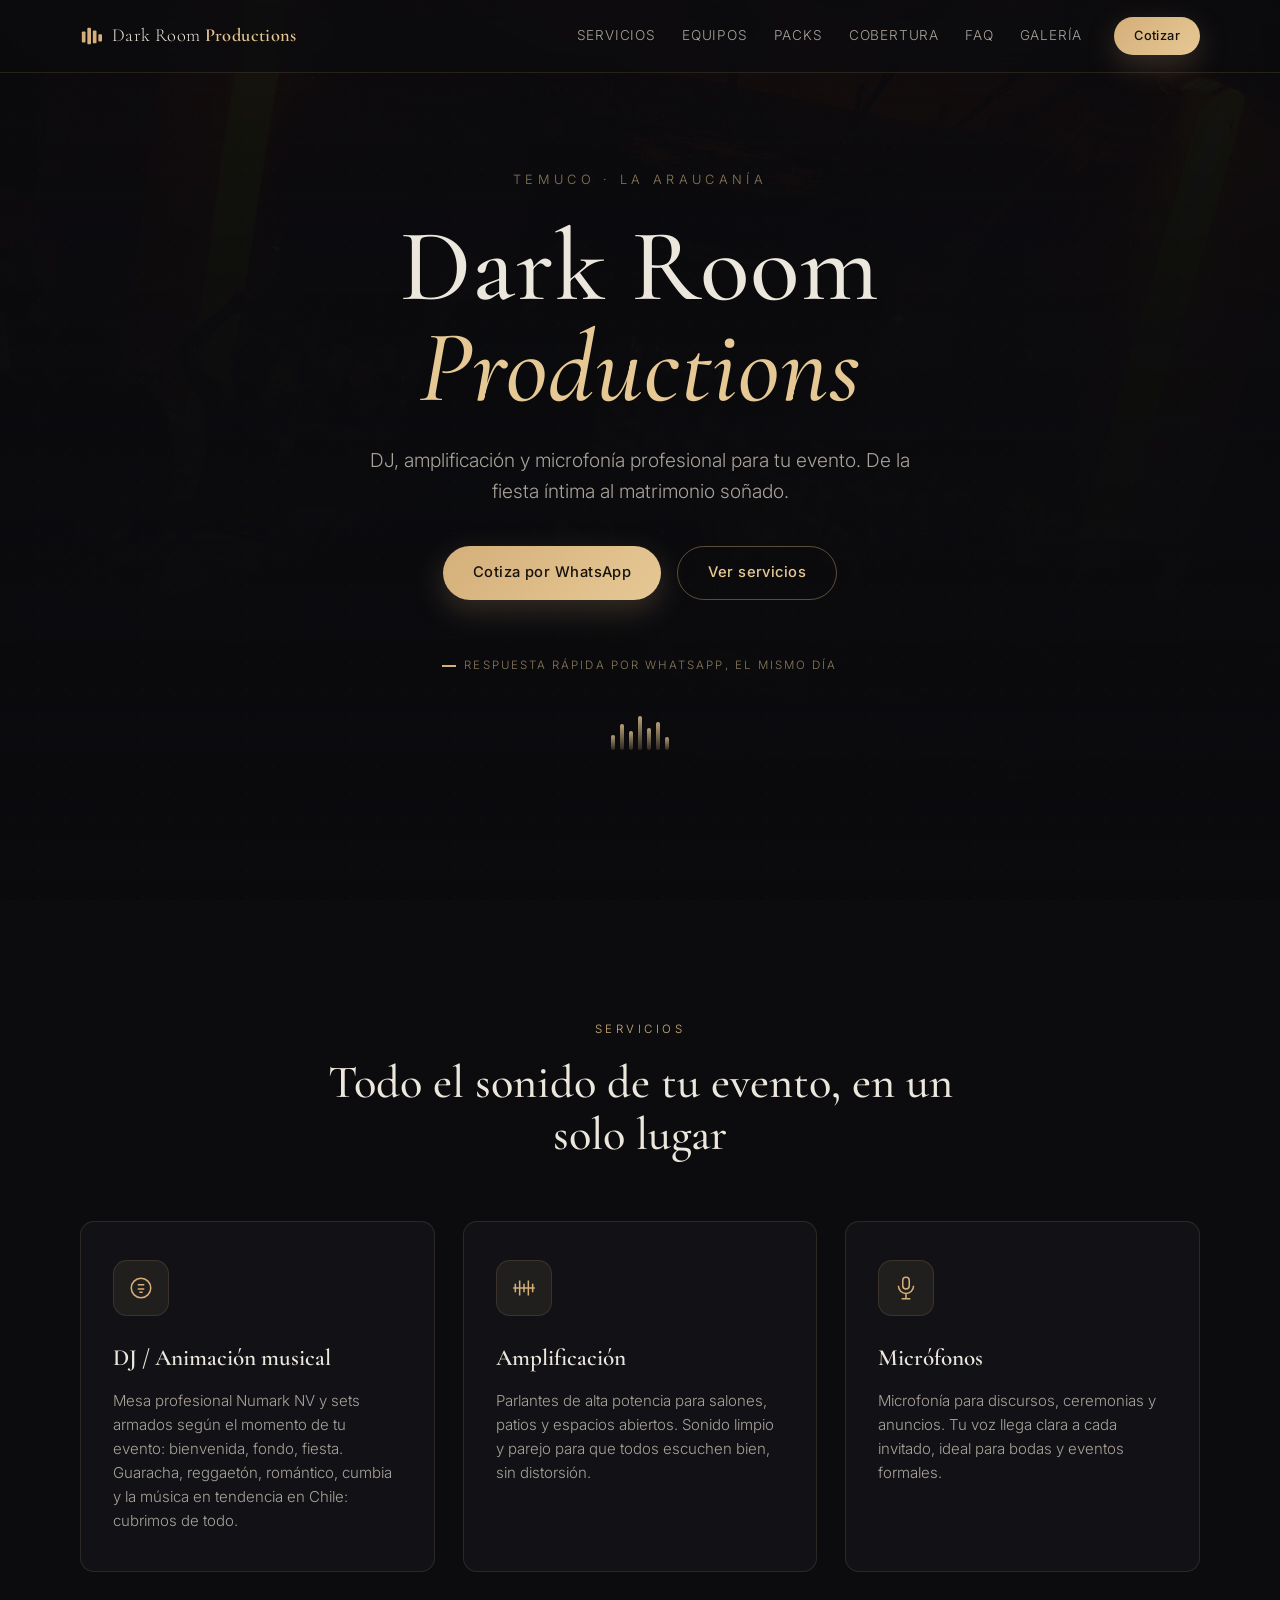
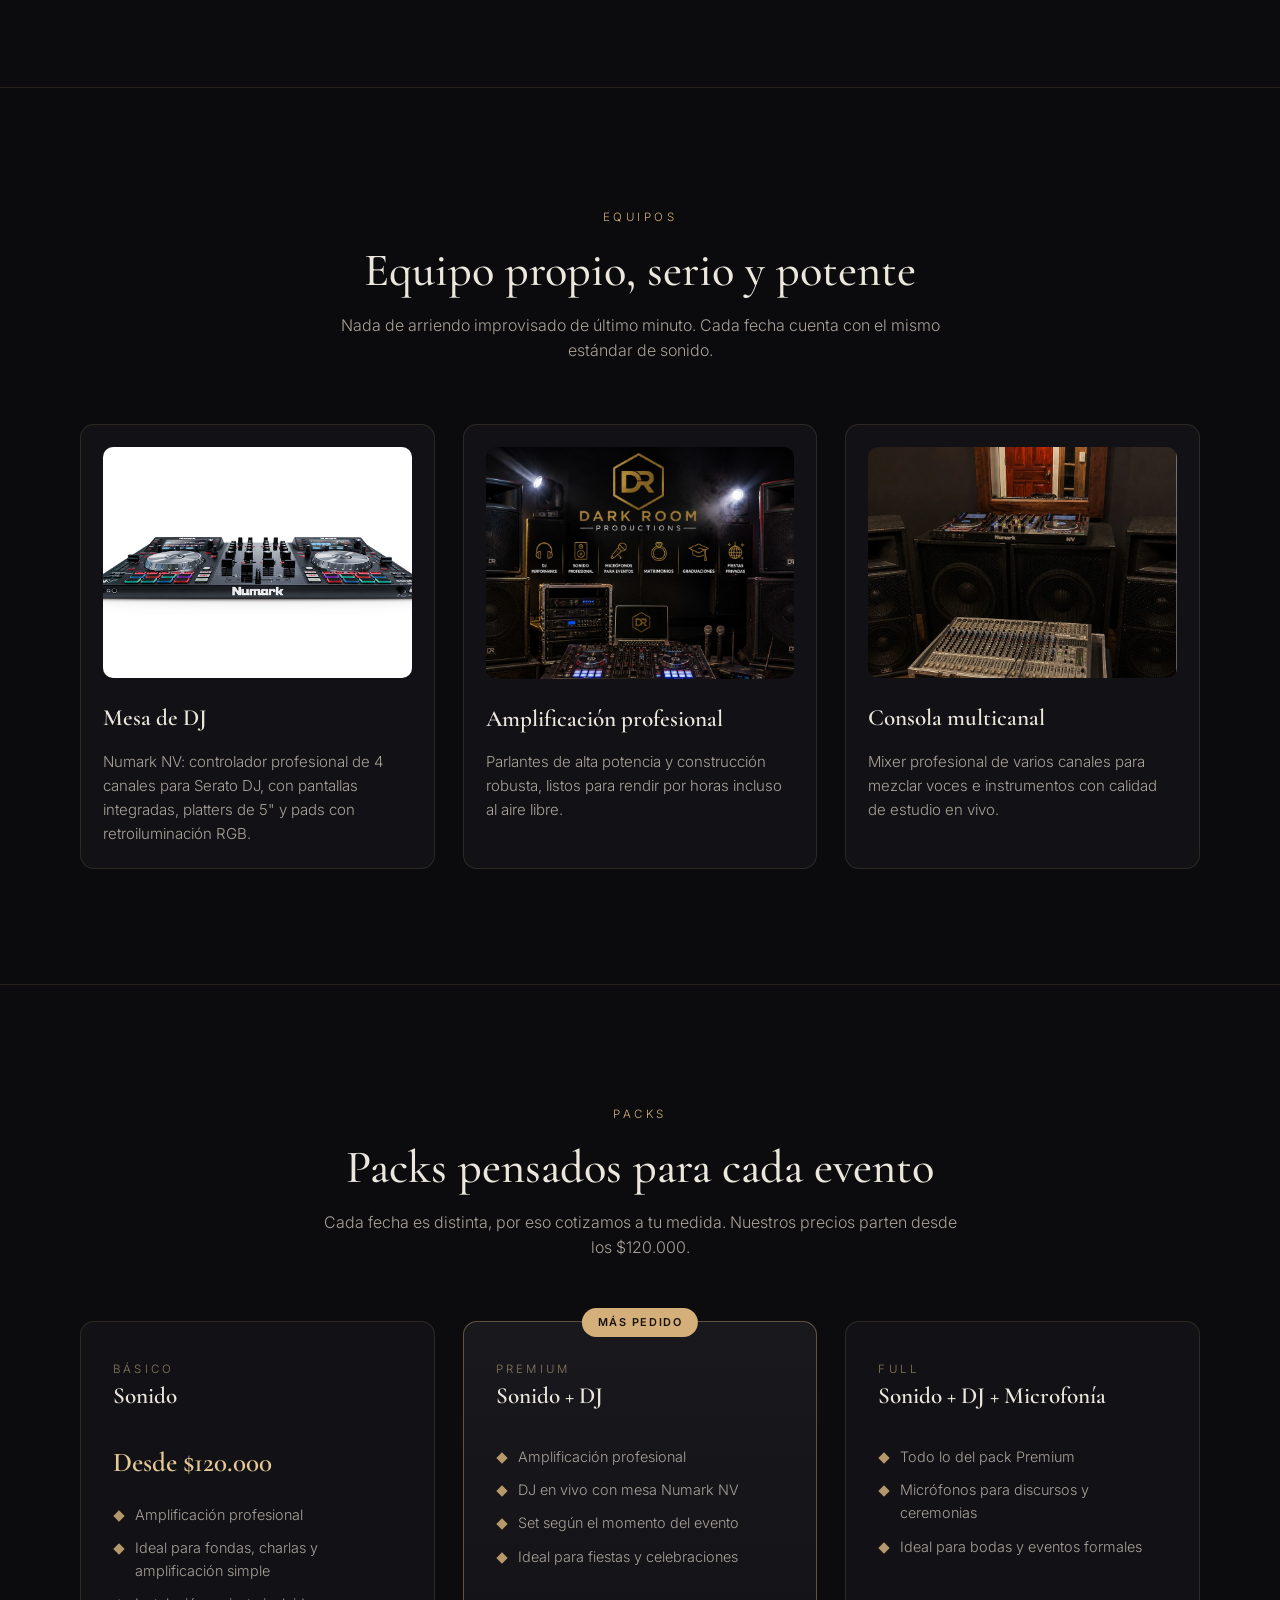
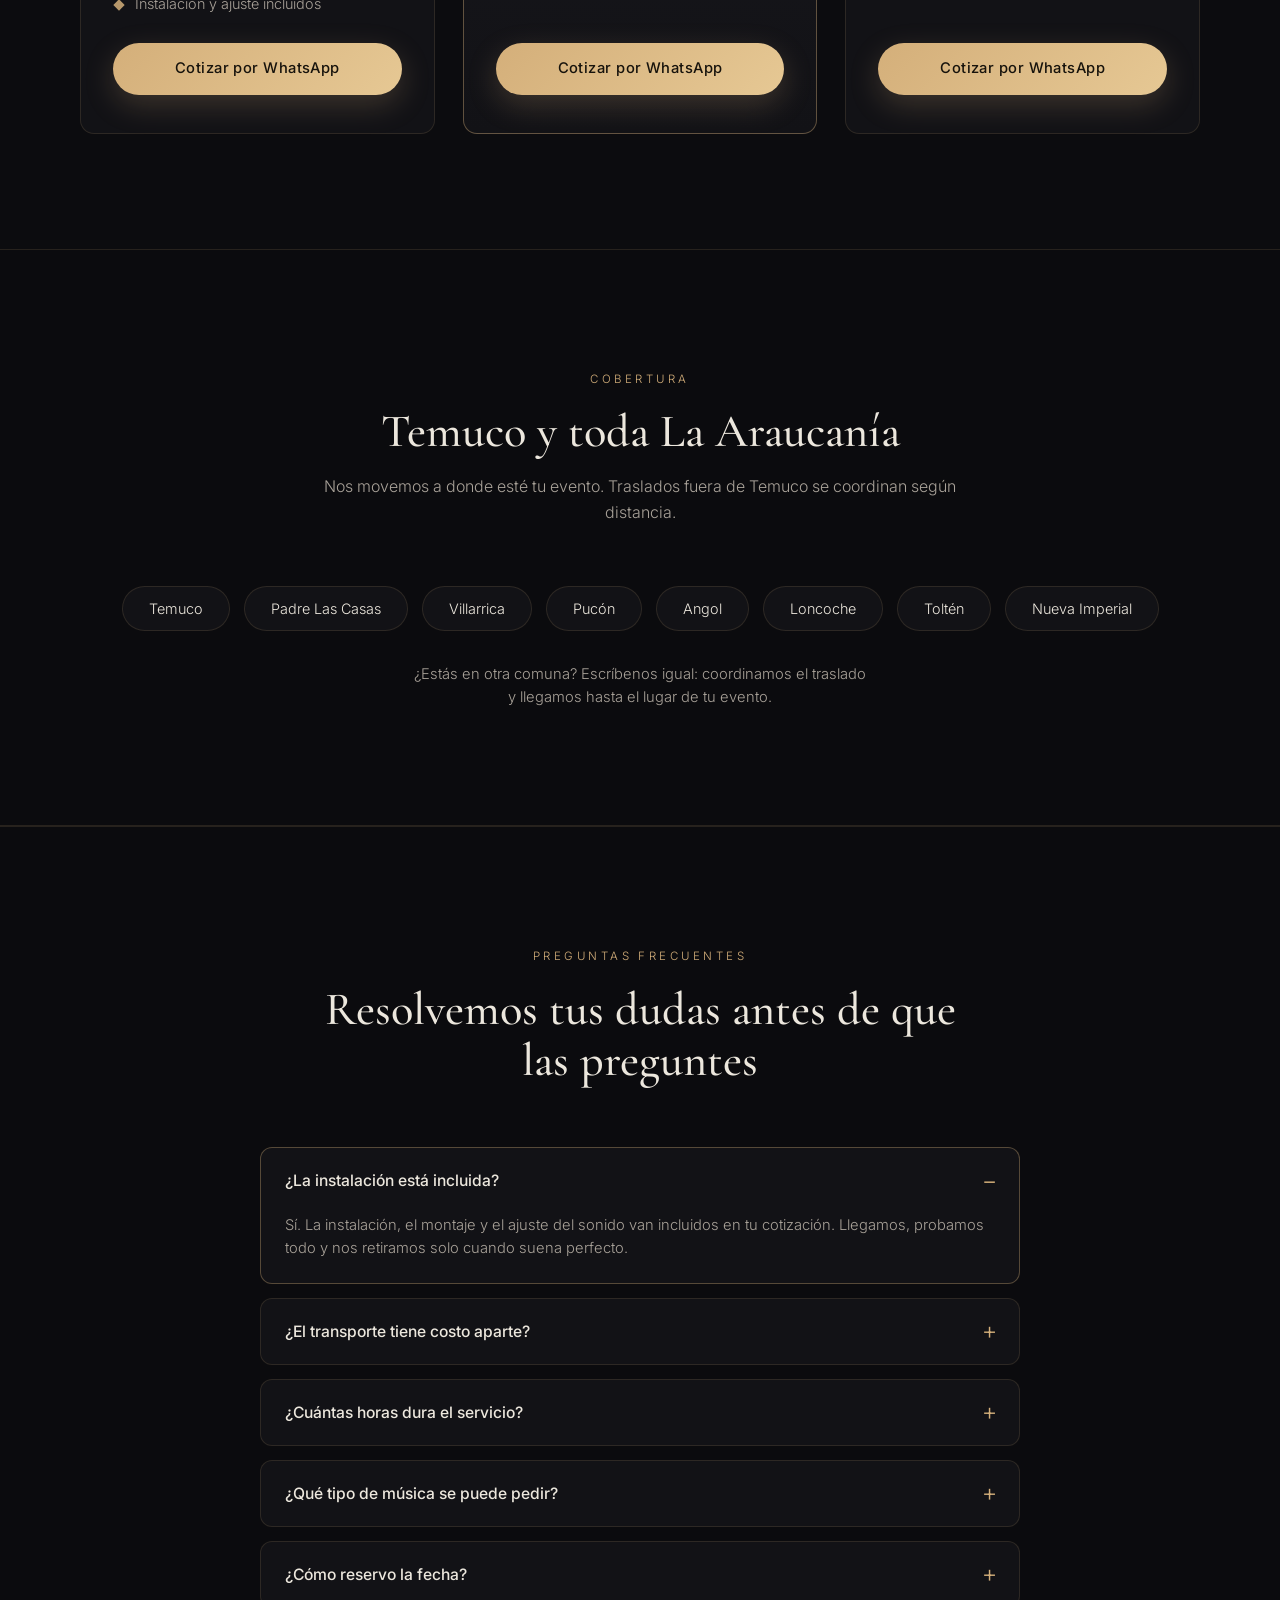
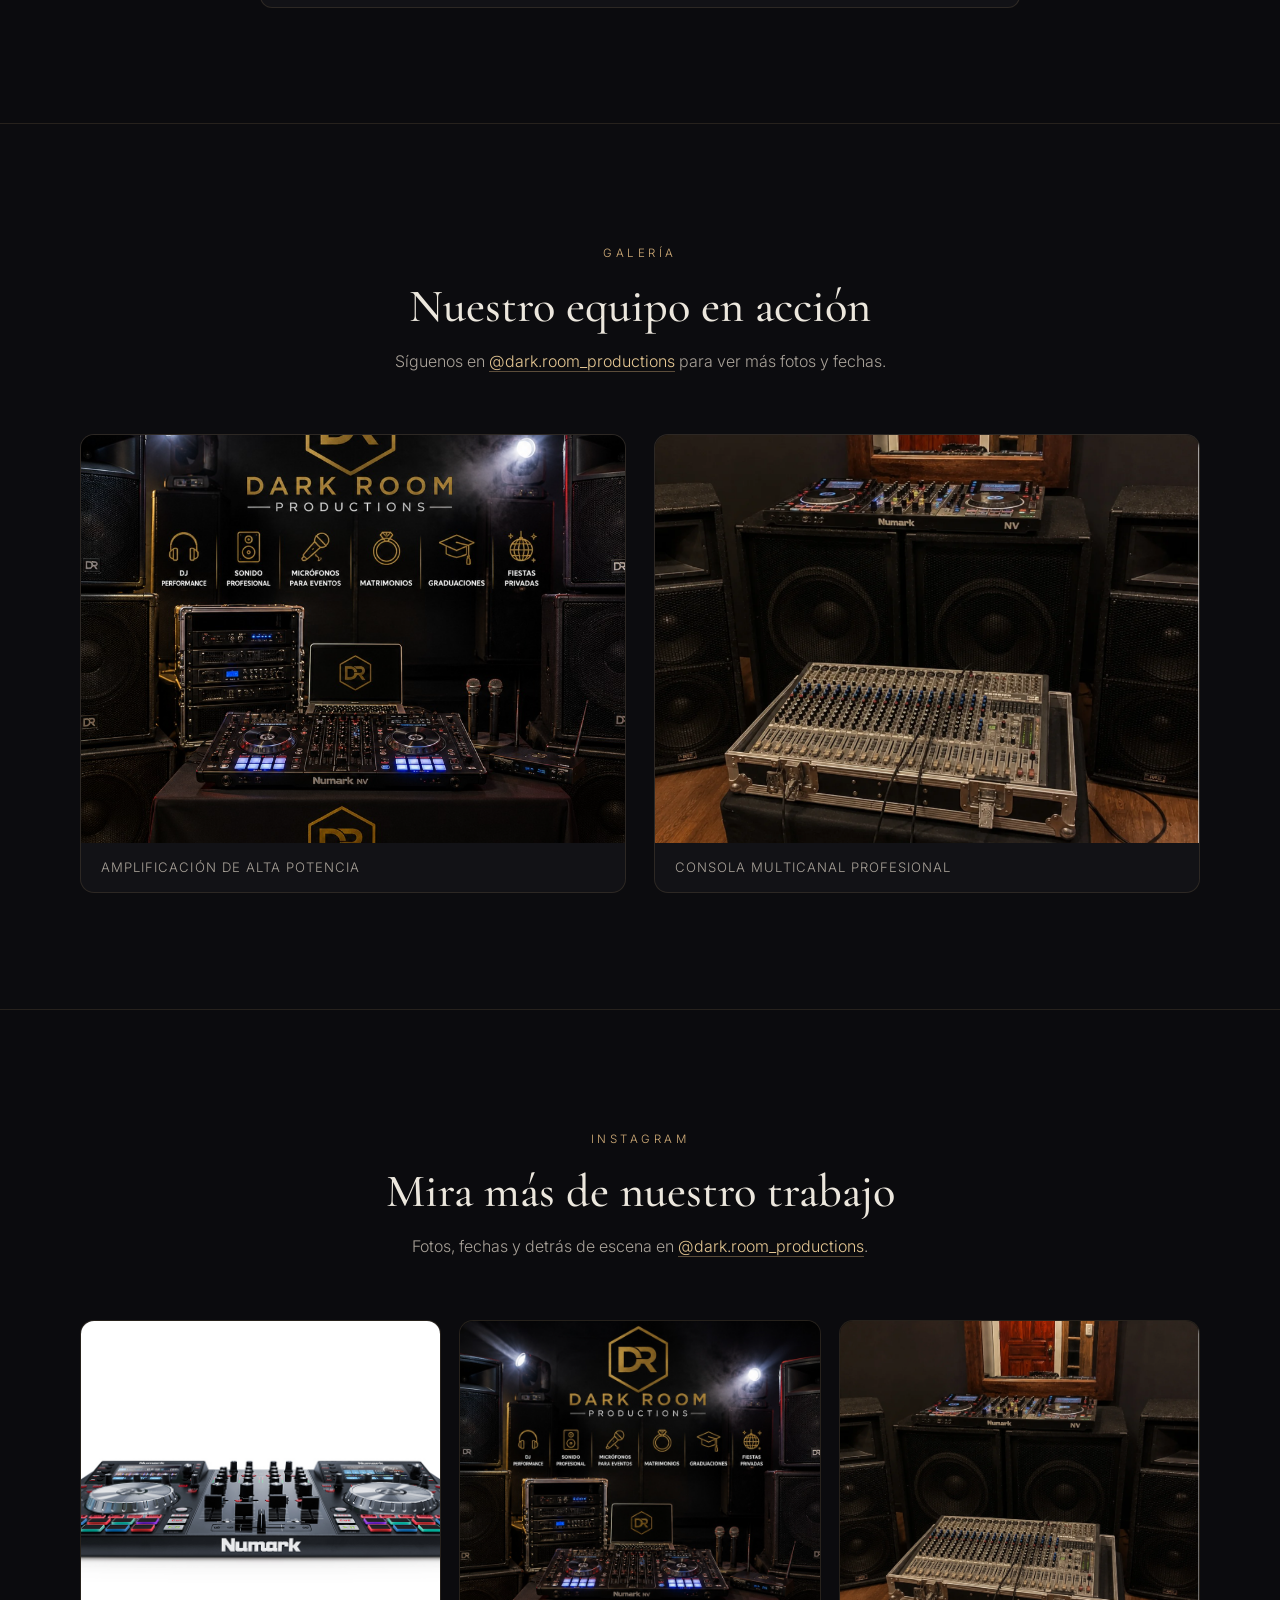
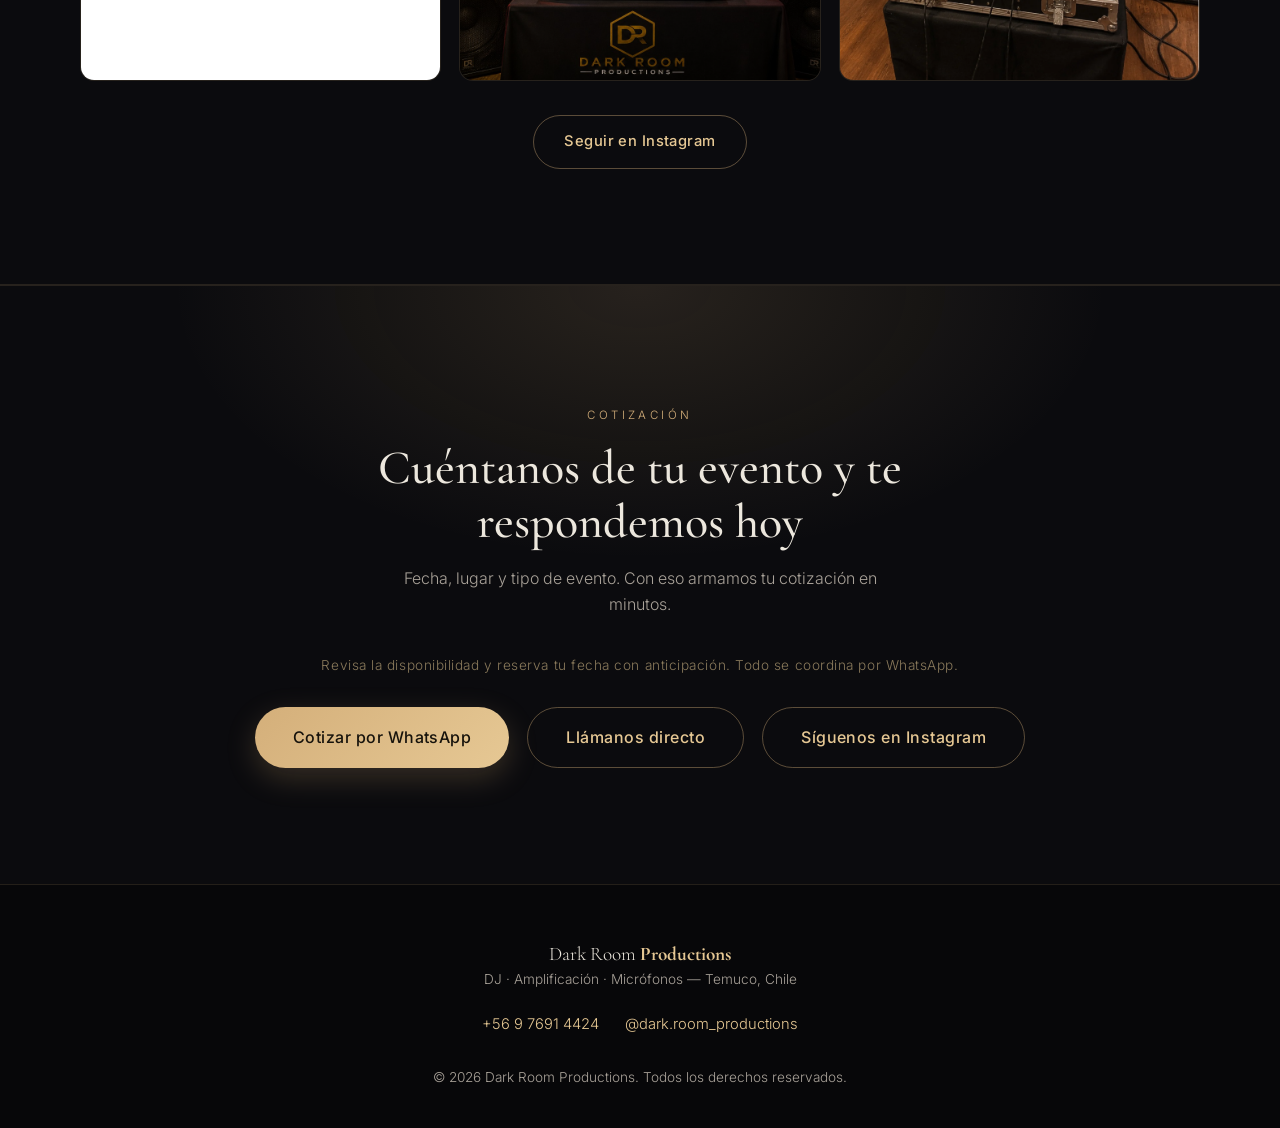
==== index.html @ 1b4799d8 "Dark Room Productions - web inicial" ====
<!DOCTYPE html>
<html lang="es-CL">
<head>
  <meta charset="UTF-8" />
  <meta name="viewport" content="width=device-width, initial-scale=1.0" />
  <title>Dark Room Productions · DJ, Amplificación y Micrófonos en Temuco</title>
  <meta name="description" content="DJ, amplificación y microfonía profesional para tu evento en Temuco y La Araucanía. Fiestas, bodas, aniversarios y eventos corporativos. Cotiza por WhatsApp." />
  <link rel="preconnect" href="https://fonts.googleapis.com" />
  <link rel="preconnect" href="https://fonts.gstatic.com" crossorigin />
  <link href="https://fonts.googleapis.com/css2?family=Cormorant+Garamond:wght@400;500;600;700&family=Inter:wght@300;400;500;600&display=swap" rel="stylesheet" />
  <link rel="stylesheet" href="assets/css/style.css" />
</head>
<body>

  <div class="bg-veil" aria-hidden="true"></div>

  <header class="nav">
    <div class="container nav-inner">
      <a href="#inicio" class="brand">
        <svg class="brand-mark" viewBox="0 0 24 24" aria-hidden="true">
          <rect x="2" y="7" width="4" height="12" rx="1"></rect>
          <rect x="8" y="3" width="4" height="18" rx="1"></rect>
          <rect x="14" y="6" width="4" height="14" rx="1"></rect>
          <rect x="20" y="10" width="4" height="8" rx="1"></rect>
        </svg>
        <span class="brand-text">Dark Room <strong>Productions</strong></span>
      </a>
      <nav class="nav-links">
        <a href="#servicios">Servicios</a>
        <a href="#equipos">Equipos</a>
        <a href="#packs">Packs</a>
        <a href="#cobertura">Cobertura</a>
        <a href="#faq">FAQ</a>
        <a href="#galeria">Galería</a>
      </nav>
      <a class="btn btn-gold btn-sm nav-cta" href="https://wa.me/56976914424" target="_blank" rel="noopener">Cotizar</a>
    </div>
  </header>

  <section id="inicio" class="hero">
    <div class="hero-bg" aria-hidden="true"></div>
    <div class="container hero-inner">
      <span class="hero-eyebrow">Temuco · La Araucanía</span>
      <h1 class="hero-title">
        Dark Room<br />
        <span class="accent">Productions</span>
      </h1>
      <p class="hero-sub">
        DJ, amplificación y microfonía profesional para tu evento.
        De la fiesta íntima al matrimonio soñado.
      </p>
      <div class="hero-actions">
        <a class="btn btn-gold" href="https://wa.me/56976914424?text=Hola%20Dark%20Room%20Productions!%20Quiero%20cotizar%20sonido%20para%20mi%20evento." target="_blank" rel="noopener">Cotiza por WhatsApp</a>
        <a class="btn btn-ghost" href="#servicios">Ver servicios</a>
      </div>
      <p class="hero-note">Respuesta rápida por WhatsApp, el mismo día</p>
      <div class="hero-eq" aria-hidden="true">
        <span></span><span></span><span></span><span></span><span></span><span></span><span></span>
      </div>
    </div>
  </section>

  <section id="servicios" class="section">
    <div class="container">
      <div class="section-head reveal">
        <span class="section-tag">Servicios</span>
        <h2 class="section-title">Todo el sonido de tu evento, en un solo lugar</h2>
        
      </div>
      <div class="grid-3">
        <article class="card reveal">
          <div class="card-icon" aria-hidden="true">
            <svg viewBox="0 0 24 24" fill="none" stroke="currentColor" stroke-width="1.4">
              <circle cx="12" cy="12" r="9"></circle>
              <path d="M9 9h6M9 13h6M13.5 16h-3"></path>
            </svg>
          </div>
          <h3>DJ / Animación musical</h3>
          <p>Mesa profesional Numark NV y sets armados según el momento de tu evento: bienvenida, fondo, fiesta. Guaracha, reggaetón, romántico, cumbia y la música en tendencia en Chile: cubrimos de todo.</p>
        </article>
        <article class="card reveal">
          <div class="card-icon" aria-hidden="true">
            <svg viewBox="0 0 24 24" fill="none" stroke="currentColor" stroke-width="1.4">
              <path d="M4 8v8M8 5v14M12 8v8M16 5v14M20 8v8"></path>
              <path d="M2 12h20"></path>
            </svg>
          </div>
          <h3>Amplificación</h3>
          <p>Parlantes de alta potencia para salones, patios y espacios abiertos. Sonido limpio y parejo para que todos escuchen bien, sin distorsión.</p>
        </article>
        <article class="card reveal">
          <div class="card-icon" aria-hidden="true">
            <svg viewBox="0 0 24 24" fill="none" stroke="currentColor" stroke-width="1.4">
              <rect x="9" y="2" width="6" height="11" rx="3"></rect>
              <path d="M5 10a7 7 0 0 0 14 0"></path>
              <path d="M12 17v5M8 22h8"></path>
            </svg>
          </div>
          <h3>Micrófonos</h3>
          <p>Microfonía para discursos, ceremonias y anuncios. Tu voz llega clara a cada invitado, ideal para bodas y eventos formales.</p>
        </article>
      </div>
    </div>
  </section>

  <section id="equipos" class="section section-dark">
    <div class="container">
      <div class="section-head reveal">
        <span class="section-tag">Equipos</span>
        <h2 class="section-title">Equipo propio, serio y potente</h2>
        <p class="section-sub">Nada de arriendo improvisado de último minuto. Cada fecha cuenta con el mismo estándar de sonido.</p>
      </div>
      <div class="grid-3">
        <article class="card card-media reveal">
          <div class="media-frame">
            <img src="assets/img/numark-nv.jpg" alt="Numark NV, mesa de DJ profesional" loading="lazy" />
          </div>
          <h3>Mesa de DJ</h3>
          <p>Numark NV: controlador profesional de 4 canales para Serato DJ, con pantallas integradas, platters de 5" y pads con retroiluminación RGB.</p>
        </article>
        <article class="card card-media reveal">
          <div class="media-frame">
            <img src="assets/img/equipo-1.png" alt="Amplificación de Dark Room Productions" loading="lazy" />
          </div>
          <h3>Amplificación profesional</h3>
          <p>Parlantes de alta potencia y construcción robusta, listos para rendir por horas incluso al aire libre.</p>
        </article>
        <article class="card card-media reveal">
          <div class="media-frame">
            <img src="assets/img/equipo-2.png" alt="Consola multicanal profesional" loading="lazy" />
          </div>
          <h3>Consola multicanal</h3>
          <p>Mixer profesional de varios canales para mezclar voces e instrumentos con calidad de estudio en vivo.</p>
        </article>
      </div>
    </div>
  </section>

  <section id="packs" class="section">
    <div class="container">
      <div class="section-head reveal">
        <span class="section-tag">Packs</span>
        <h2 class="section-title">Packs pensados para cada evento</h2>
        <p class="section-sub">Cada fecha es distinta, por eso cotizamos a tu medida. Nuestros precios parten desde los $120.000.</p>
      </div>
      <div class="grid-3">
        <article class="card card-pack reveal">
          <span class="pack-name">Básico</span>
          <h3>Sonido</h3>
          <span class="pack-price">Desde $120.000</span>
          <ul>
            <li>Amplificación profesional</li>
            <li>Ideal para fondas, charlas y amplificación simple</li>
            <li>Instalación y ajuste incluidos</li>
          </ul>
          <a class="btn btn-gold btn-block" href="https://wa.me/56976914424?text=Hola!%20Quiero%20cotizar%20el%20pack%20b%C3%A1sico%20(Sonido)%20para%20mi%20evento." target="_blank" rel="noopener">Cotizar por WhatsApp</a>
        </article>
        <article class="card card-pack featured reveal">
          <span class="pack-flag">Más pedido</span>
          <span class="pack-name">Premium</span>
          <h3>Sonido + DJ</h3>
          <ul>
            <li>Amplificación profesional</li>
            <li>DJ en vivo con mesa Numark NV</li>
            <li>Set según el momento del evento</li>
            <li>Ideal para fiestas y celebraciones</li>
          </ul>
          <a class="btn btn-gold btn-block" href="https://wa.me/56976914424?text=Hola!%20Quiero%20cotizar%20el%20pack%20Premium%20(Sonido%20+%20DJ)%20para%20mi%20evento." target="_blank" rel="noopener">Cotizar por WhatsApp</a>
        </article>
        <article class="card card-pack reveal">
          <span class="pack-name">Full</span>
          <h3>Sonido + DJ + Microfonía</h3>
          <ul>
            <li>Todo lo del pack Premium</li>
            <li>Micrófonos para discursos y ceremonias</li>
            <li>Ideal para bodas y eventos formales</li>
          </ul>
          <a class="btn btn-gold btn-block" href="https://wa.me/56976914424?text=Hola!%20Quiero%20cotizar%20el%20pack%20Full%20(Sonido%20+%20DJ%20+%20Microfon%C3%ADa)%20para%20mi%20evento." target="_blank" rel="noopener">Cotizar por WhatsApp</a>
        </article>
      </div>
    </div>
  </section>

  <section id="cobertura" class="section section-dark">
    <div class="container">
      <div class="section-head reveal">
        <span class="section-tag">Cobertura</span>
        <h2 class="section-title">Temuco y toda La Araucanía</h2>
        <p class="section-sub">Nos movemos a donde esté tu evento. Traslados fuera de Temuco se coordinan según distancia.</p>
      </div>
      <div class="coverage reveal">
        <ul class="coverage-list">
          <li>Temuco</li>
          <li>Padre Las Casas</li>
          <li>Villarrica</li>
          <li>Pucón</li>
          <li>Angol</li>
          <li>Loncoche</li>
          <li>Toltén</li>
          <li>Nueva Imperial</li>
        </ul>
        <p class="coverage-note">¿Estás en otra comuna? Escríbenos igual: coordinamos el traslado y llegamos hasta el lugar de tu evento.</p>
      </div>
    </div>
  </section>

  <section id="faq" class="section section-dark">
    <div class="container">
      <div class="section-head reveal">
        <span class="section-tag">Preguntas frecuentes</span>
        <h2 class="section-title">Resolvemos tus dudas antes de que las preguntes</h2>
      </div>
      <div class="faq reveal">
        <details class="faq-item" open>
          <summary>¿La instalación está incluida?</summary>
          <div class="faq-a">
            <p>Sí. La instalación, el montaje y el ajuste del sonido van incluidos en tu cotización. Llegamos, probamos todo y nos retiramos solo cuando suena perfecto.</p>
          </div>
        </details>
        <details class="faq-item">
          <summary>¿El transporte tiene costo aparte?</summary>
          <div class="faq-a">
            <p>El transporte se cotiza por separado, según la distancia y el lugar del evento. En tu cotización te lo dejamos claro desde el principio.</p>
          </div>
        </details>
        <details class="faq-item">
          <summary>¿Cuántas horas dura el servicio?</summary>
          <div class="faq-a">
            <p>Nuestro servicio base es de 4 horas, ampliable si tu evento lo necesita. Lo definimos contigo según la actividad.</p>
          </div>
        </details>
        <details class="faq-item">
          <summary>¿Qué tipo de música se puede pedir?</summary>
          <div class="faq-a">
            <p>Guaracha, reggaetón, romántico, cumbia y la música en tendencia en Chile. Además armamos el set según el momento del evento: bienvenida, fondo, pista de baile.</p>
          </div>
        </details>
        <details class="faq-item">
          <summary>¿Cómo reservo la fecha?</summary>
          <div class="faq-a">
            <p>Por WhatsApp: confirmamos tu fecha, te cotizamos y quedas con tu evento reservado. Te recomendamos reservar con anticipación.</p>
          </div>
        </details>
      </div>
    </div>
  </section>

  <section id="galeria" class="section">
    <div class="container">
      <div class="section-head reveal">
        <span class="section-tag">Galería</span>
        <h2 class="section-title">Nuestro equipo en acción</h2>
        <p class="section-sub">Síguenos en <a class="link" href="https://www.instagram.com/dark.room_productions" target="_blank" rel="noopener">@dark.room_productions</a> para ver más fotos y fechas.</p>
      </div>
      <div class="gallery reveal">
        <figure class="gallery-item">
          <img src="assets/img/equipo-1.png" alt="Amplificación profesional de alta potencia" loading="lazy" />
          <figcaption>Amplificación de alta potencia</figcaption>
        </figure>
        <figure class="gallery-item">
          <img src="assets/img/equipo-2.png" alt="Consola multicanal profesional" loading="lazy" />
          <figcaption>Consola multicanal profesional</figcaption>
        </figure>
      </div>
    </div>
  </section>

  <section id="instagram" class="section section-dark">
    <div class="container">
      <div class="section-head reveal">
        <span class="section-tag">Instagram</span>
        <h2 class="section-title">Mira más de nuestro trabajo</h2>
        <p class="section-sub">Fotos, fechas y detrás de escena en <a class="link" href="https://www.instagram.com/dark.room_productions" target="_blank" rel="noopener">@dark.room_productions</a>.</p>
      </div>
      <div class="ig-grid reveal">
        <a class="ig-tile" href="https://www.instagram.com/dark.room_productions" target="_blank" rel="noopener" aria-label="Ver equipo en Instagram">
          <img src="assets/img/numark-nv.jpg" alt="Mesa Numark NV en Instagram" loading="lazy" />
          <span class="ig-overlay">
            <svg viewBox="0 0 24 24" aria-hidden="true"><rect x="2.5" y="2.5" width="19" height="19" rx="5"></rect><circle cx="12" cy="12" r="4.2"></circle><circle cx="17.6" cy="6.4" r="1.2"></circle></svg>
          </span>
        </a>
        <a class="ig-tile" href="https://www.instagram.com/dark.room_productions" target="_blank" rel="noopener" aria-label="Ver amplificación en Instagram">
          <img src="assets/img/equipo-1.png" alt="Amplificación en Instagram" loading="lazy" />
          <span class="ig-overlay">
            <svg viewBox="0 0 24 24" aria-hidden="true"><rect x="2.5" y="2.5" width="19" height="19" rx="5"></rect><circle cx="12" cy="12" r="4.2"></circle><circle cx="17.6" cy="6.4" r="1.2"></circle></svg>
          </span>
        </a>
        <a class="ig-tile" href="https://www.instagram.com/dark.room_productions" target="_blank" rel="noopener" aria-label="Ver consola en Instagram">
          <img src="assets/img/equipo-2.png" alt="Consola en Instagram" loading="lazy" />
          <span class="ig-overlay">
            <svg viewBox="0 0 24 24" aria-hidden="true"><rect x="2.5" y="2.5" width="19" height="19" rx="5"></rect><circle cx="12" cy="12" r="4.2"></circle><circle cx="17.6" cy="6.4" r="1.2"></circle></svg>
          </span>
        </a>
      </div>
      <div class="ig-cta reveal">
        <a class="btn btn-ghost" href="https://www.instagram.com/dark.room_productions" target="_blank" rel="noopener">Seguir en Instagram</a>
      </div>
    </div>
  </section>

  <section id="contacto" class="section section-cta">
    <div class="container cta-inner">
      <span class="section-tag reveal">Cotización</span>
      <h2 class="cta-title reveal">Cuéntanos de tu evento y te respondemos hoy</h2>
      <p class="cta-sub reveal">Fecha, lugar y tipo de evento. Con eso armamos tu cotización en minutos.</p>
      <p class="cta-reserve reveal">Revisa la disponibilidad y reserva tu fecha con anticipación. Todo se coordina por WhatsApp.</p>
      <div class="cta-actions reveal">
        <a class="btn btn-gold btn-lg" href="https://wa.me/56976914424?text=Hola%20Dark%20Room%20Productions!%20Quiero%20cotizar%20sonido%20para%20mi%20evento." target="_blank" rel="noopener">Cotizar por WhatsApp</a>
        <a class="btn btn-ghost btn-lg" href="tel:+56976914424">Llámanos directo</a>
        <a class="btn btn-ghost btn-lg" href="https://www.instagram.com/dark.room_productions" target="_blank" rel="noopener">Síguenos en Instagram</a>
      </div>
    </div>
  </section>

  <footer class="footer">
    <div class="container footer-inner">
      <div>
        <p class="footer-brand">Dark Room <strong>Productions</strong></p>
        <p class="footer-line">DJ · Amplificación · Micrófonos — Temuco, Chile</p>
      </div>
      <div class="footer-contact">
        <a href="https://wa.me/56976914424" target="_blank" rel="noopener">+56 9 7691 4424</a>
        <a href="https://www.instagram.com/dark.room_productions" target="_blank" rel="noopener">@dark.room_productions</a>
      </div>
      <p class="footer-copy">&copy; <span id="year"></span> Dark Room Productions. Todos los derechos reservados.</p>
    </div>
  </footer>

  <script src="assets/js/main.js"></script>
</body>
</html>
---- assets/css/style.css ----
:root {
  --bg: #0c0c0f;
  --bg-elev: #121216;
  --bg-elev-2: #18181d;
  --line: rgba(212, 175, 122, 0.14);
  --text: #ece7dd;
  --text-muted: #a9a299;
  --gold: #d4af7a;
  --gold-strong: #e6c894;
  --gold-dim: #8a7a5c;
  --serif: "Cormorant Garamond", "Georgia", serif;
  --sans: "Inter", system-ui, -apple-system, sans-serif;
  --radius: 14px;
  --shadow: 0 24px 60px rgba(0, 0, 0, 0.45);
}

* {
  margin: 0;
  padding: 0;
  box-sizing: border-box;
}

html {
  scroll-behavior: smooth;
  scroll-padding-top: 84px;
}

body {
  font-family: var(--sans);
  font-weight: 300;
  background: var(--bg);
  color: var(--text);
  line-height: 1.6;
  -webkit-font-smoothing: antialiased;
}

.bg-veil {
  position: fixed;
  inset: 0;
  z-index: 0;
  pointer-events: none;
  background:
    linear-gradient(180deg, rgba(10, 10, 13, 0.8) 0%, rgba(10, 10, 13, 0.9) 55%, rgba(10, 10, 13, 0.97) 100%),
    url("../img/hero-bg.jpg") center / cover no-repeat;
}

.hero,
.section,
.footer {
  position: relative;
  z-index: 1;
}

a {
  color: inherit;
  text-decoration: none;
}

img {
  display: block;
  width: 100%;
}

.container {
  width: min(1120px, 92%);
  margin: 0 auto;
}

.section {
  padding: clamp(72px, 9vw, 120px) 0;
}

.section-dark {
  background: rgba(12, 12, 15, 0.62);
  border-top: 1px solid var(--line);
  border-bottom: 1px solid var(--line);
}

/* ---------- Header ---------- */
.nav {
  position: fixed;
  inset: 0 0 auto 0;
  z-index: 50;
  background: rgba(12, 12, 15, 0.72);
  backdrop-filter: blur(12px);
  border-bottom: 1px solid var(--line);
}

.nav-inner {
  display: flex;
  align-items: center;
  gap: 24px;
  height: 72px;
}

.brand {
  display: flex;
  align-items: center;
  gap: 10px;
  font-family: var(--serif);
  font-size: 1.15rem;
  letter-spacing: 0.02em;
}

.brand-mark {
  width: 22px;
  height: 22px;
  fill: var(--gold);
}

.brand-text strong {
  color: var(--gold-strong);
  font-weight: 600;
}

.nav-links {
  display: flex;
  gap: 26px;
  margin-left: auto;
  font-size: 0.85rem;
  letter-spacing: 0.06em;
  text-transform: uppercase;
  color: var(--text-muted);
}

.nav-links a {
  position: relative;
  transition: color 0.2s ease;
}

.nav-links a:hover {
  color: var(--gold-strong);
}

.nav-cta {
  margin-left: 8px;
}

/* ---------- Buttons ---------- */
.btn {
  display: inline-flex;
  align-items: center;
  justify-content: center;
  gap: 8px;
  padding: 14px 30px;
  border-radius: 999px;
  font-family: var(--sans);
  font-size: 0.92rem;
  font-weight: 500;
  letter-spacing: 0.03em;
  cursor: pointer;
  transition: transform 0.2s ease, box-shadow 0.2s ease, background 0.2s ease, color 0.2s ease;
}

.btn:hover {
  transform: translateY(-2px);
}

.btn-gold {
  background: linear-gradient(135deg, var(--gold), var(--gold-strong));
  color: #17130c;
  box-shadow: 0 10px 30px rgba(212, 175, 122, 0.22);
}

.btn-gold:hover {
  box-shadow: 0 14px 40px rgba(212, 175, 122, 0.34);
}

.btn-ghost {
  border: 1px solid rgba(212, 175, 122, 0.4);
  color: var(--gold-strong);
}

.btn-ghost:hover {
  background: rgba(212, 175, 122, 0.08);
}

.btn-sm {
  padding: 9px 20px;
  font-size: 0.8rem;
}

.btn-lg {
  padding: 17px 38px;
  font-size: 1rem;
}

.btn-block {
  width: 100%;
  margin-top: auto;
}

/* ---------- Hero ---------- */
.hero {
  position: relative;
  min-height: 100vh;
  display: flex;
  align-items: center;
  overflow: hidden;
  padding: 130px 0 110px;
}

.hero-bg {
  position: absolute;
  inset: 0;
  background: linear-gradient(180deg, rgba(10, 10, 13, 0.28) 0%, rgba(12, 12, 15, 0.58) 55%, rgba(11, 11, 14, 0.92) 100%);
  z-index: 0;
}

.hero-bg::after {
  content: "";
  position: absolute;
  inset: 0;
  background-image: radial-gradient(rgba(255, 255, 255, 0.025) 1px, transparent 1px);
  background-size: 26px 26px;
  opacity: 0.5;
}

.hero-inner {
  position: relative;
  z-index: 1;
  text-align: center;
  display: flex;
  flex-direction: column;
  align-items: center;
}

.hero-eyebrow {
  font-size: 0.8rem;
  letter-spacing: 0.34em;
  text-transform: uppercase;
  color: var(--gold-dim);
  margin-bottom: 26px;
}

.hero-title {
  font-family: var(--serif);
  font-weight: 500;
  font-size: clamp(3.1rem, 9vw, 6.4rem);
  line-height: 0.98;
  letter-spacing: 0.01em;
}

.hero-title .accent {
  color: var(--gold-strong);
  font-style: italic;
}

.hero-sub {
  margin-top: 28px;
  max-width: 560px;
  color: var(--text-muted);
  font-size: clamp(1rem, 2.4vw, 1.2rem);
}

.hero-actions {
  margin-top: 40px;
  display: flex;
  flex-wrap: wrap;
  gap: 16px;
  justify-content: center;
}

.hero-note {
  margin-top: 56px;
  font-size: 0.72rem;
  letter-spacing: 0.18em;
  text-transform: uppercase;
  color: var(--gold-dim);
  position: relative;
  padding-left: 22px;
}

.hero-note::before {
  content: "";
  position: absolute;
  left: 0;
  top: 50%;
  width: 14px;
  height: 1.5px;
  background: var(--gold);
}

.hero-eq {
  display: flex;
  align-items: flex-end;
  gap: 5px;
  height: 34px;
  margin-top: 42px;
  opacity: 0.8;
}

.hero-eq span {
  width: 4px;
  height: 34px;
  border-radius: 2px;
  background: linear-gradient(180deg, var(--gold-strong), rgba(212, 175, 122, 0.22));
  transform-origin: bottom;
  animation: eq 1.2s ease-in-out infinite;
}

.hero-eq span:nth-child(1) {
  animation-delay: 0s;
  height: 46%;
}

.hero-eq span:nth-child(2) {
  animation-delay: 0.14s;
  height: 78%;
}

.hero-eq span:nth-child(3) {
  animation-delay: 0.28s;
  height: 58%;
}

.hero-eq span:nth-child(4) {
  animation-delay: 0.42s;
  height: 100%;
}

.hero-eq span:nth-child(5) {
  animation-delay: 0.56s;
  height: 66%;
}

.hero-eq span:nth-child(6) {
  animation-delay: 0.7s;
  height: 84%;
}

.hero-eq span:nth-child(7) {
  animation-delay: 0.84s;
  height: 40%;
}

@keyframes eq {
  0%,
  100% {
    transform: scaleY(0.35);
  }
  50% {
    transform: scaleY(1);
  }
}

/* ---------- Section heads ---------- */
.section-head {
  text-align: center;
  max-width: 640px;
  margin: 0 auto 60px;
}

.section-tag {
  display: inline-block;
  font-size: 0.72rem;
  letter-spacing: 0.3em;
  text-transform: uppercase;
  color: var(--gold);
  margin-bottom: 18px;
}

.section-title {
  font-family: var(--serif);
  font-weight: 500;
  font-size: clamp(1.9rem, 4.4vw, 2.9rem);
  line-height: 1.12;
}

.section-sub {
  margin-top: 16px;
  color: var(--text-muted);
}

/* ---------- Grid & Cards ---------- */
.grid-3 {
  display: grid;
  grid-template-columns: repeat(3, 1fr);
  gap: 28px;
}

.card {
  background: var(--bg-elev);
  border: 1px solid var(--line);
  border-radius: var(--radius);
  padding: 38px 32px;
  display: flex;
  flex-direction: column;
  transition: transform 0.25s ease, border-color 0.25s ease, box-shadow 0.25s ease;
}

.card:hover {
  transform: translateY(-6px);
  border-color: rgba(212, 175, 122, 0.36);
  box-shadow: var(--shadow);
}

.card h3 {
  font-family: var(--serif);
  font-weight: 600;
  font-size: 1.45rem;
  margin-bottom: 12px;
}

.card p {
  color: var(--text-muted);
  font-size: 0.94rem;
}

.card-icon {
  width: 56px;
  height: 56px;
  border-radius: 14px;
  display: grid;
  place-items: center;
  background: rgba(212, 175, 122, 0.08);
  border: 1px solid var(--line);
  color: var(--gold);
  margin-bottom: 24px;
}

.card-icon svg {
  width: 26px;
  height: 26px;
}

/* ---------- Media cards ---------- */
.card-media {
  padding: 22px;
}

.media-frame {
  aspect-ratio: 4 / 3;
  border-radius: 10px;
  overflow: hidden;
  margin-bottom: 22px;
  background: #0a0a0d;
  display: grid;
  place-items: center;
}

.media-frame img {
  height: 100%;
  object-fit: cover;
  transition: transform 0.5s ease;
}

.card-media:hover .media-frame img {
  transform: scale(1.04);
}

.media-placeholder {
  font-family: var(--serif);
  font-style: italic;
  color: var(--gold-dim);
  letter-spacing: 0.06em;
}

/* ---------- Packs ---------- */
.card-pack {
  position: relative;
}

.card-pack ul {
  list-style: none;
  margin: 18px 0 28px;
  display: grid;
  gap: 10px;
}

.card-pack li {
  color: var(--text-muted);
  font-size: 0.9rem;
  padding-left: 22px;
  position: relative;
}

.card-pack li::before {
  content: "";
  position: absolute;
  left: 2px;
  top: 9px;
  width: 8px;
  height: 8px;
  transform: rotate(45deg);
  background: var(--gold);
  opacity: 0.85;
}

.pack-name {
  font-size: 0.72rem;
  letter-spacing: 0.28em;
  text-transform: uppercase;
  color: var(--gold-dim);
}

.pack-price {
  display: inline-block;
  margin-top: 14px;
  font-family: var(--serif);
  font-size: 1.7rem;
  font-weight: 600;
  color: var(--gold-strong);
}

.featured {
  border-color: rgba(212, 175, 122, 0.4);
  background: linear-gradient(180deg, var(--bg-elev-2), var(--bg-elev));
}

.pack-flag {
  position: absolute;
  top: -14px;
  left: 50%;
  transform: translateX(-50%);
  background: var(--gold);
  color: #17130c;
  font-size: 0.68rem;
  font-weight: 600;
  letter-spacing: 0.14em;
  text-transform: uppercase;
  padding: 6px 16px;
  border-radius: 999px;
  white-space: nowrap;
}

/* ---------- Coverage ---------- */
.coverage {
  text-align: center;
}

.coverage-list {
  list-style: none;
  display: flex;
  flex-wrap: wrap;
  gap: 14px;
  justify-content: center;
  margin-bottom: 32px;
}

.coverage-list li {
  border: 1px solid var(--line);
  border-radius: 999px;
  padding: 10px 26px;
  font-size: 0.9rem;
  color: var(--text);
  background: var(--bg-elev);
  transition: border-color 0.2s ease, color 0.2s ease;
}

.coverage-list li:hover {
  border-color: var(--gold);
  color: var(--gold-strong);
}

.coverage-note {
  color: var(--text-muted);
  max-width: 460px;
  margin: 0 auto;
  font-size: 0.92rem;
}

/* ---------- Gallery ---------- */
.link {
  color: var(--gold-strong);
  border-bottom: 1px solid rgba(212, 175, 122, 0.4);
  transition: color 0.2s ease;
}

.link:hover {
  color: var(--gold);
}

/* ---------- FAQ ---------- */
.faq {
  max-width: 760px;
  margin: 0 auto;
  display: grid;
  gap: 14px;
}

.faq-item {
  background: var(--bg-elev);
  border: 1px solid var(--line);
  border-radius: 12px;
  overflow: hidden;
  transition: border-color 0.2s ease;
}

.faq-item[open] {
  border-color: rgba(212, 175, 122, 0.35);
}

.faq-item summary {
  cursor: pointer;
  list-style: none;
  padding: 20px 54px 20px 24px;
  position: relative;
  font-weight: 500;
  font-size: 0.98rem;
  color: var(--text);
  user-select: none;
}

.faq-item summary::-webkit-details-marker {
  display: none;
}

.faq-item summary::after {
  content: "+";
  position: absolute;
  right: 22px;
  top: 50%;
  transform: translateY(-50%);
  font-size: 1.5rem;
  font-weight: 300;
  color: var(--gold);
  line-height: 1;
}

.faq-item[open] summary::after {
  content: "−";
}

.faq-a {
  padding: 0 24px 22px;
  color: var(--text-muted);
  font-size: 0.92rem;
}

/* ---------- Instagram grid ---------- */
.ig-grid {
  display: grid;
  grid-template-columns: repeat(3, 1fr);
  gap: 18px;
}

.ig-tile {
  position: relative;
  display: block;
  aspect-ratio: 1 / 1;
  border-radius: 14px;
  overflow: hidden;
  border: 1px solid var(--line);
  background: #0a0a0d;
}

.ig-tile img {
  height: 100%;
  object-fit: cover;
  transition: transform 0.5s ease;
}

.ig-tile:hover img {
  transform: scale(1.05);
}

.ig-overlay {
  position: absolute;
  inset: 0;
  display: grid;
  place-items: center;
  background: rgba(10, 10, 13, 0.55);
  opacity: 0;
  transition: opacity 0.3s ease;
}

.ig-tile:hover .ig-overlay {
  opacity: 1;
}

.ig-overlay svg {
  width: 40px;
  height: 40px;
  fill: none;
  stroke: var(--gold-strong);
  stroke-width: 1.3;
}

.ig-overlay circle {
  fill: var(--gold-strong);
  stroke: none;
}

.ig-cta {
  text-align: center;
  margin-top: 34px;
}

.gallery {
  display: grid;
  grid-template-columns: repeat(2, 1fr);
  gap: 28px;
}

.gallery-item {
  border-radius: var(--radius);
  overflow: hidden;
  border: 1px solid var(--line);
  background: var(--bg-elev);
}

.gallery-item img {
  aspect-ratio: 4 / 3;
  object-fit: cover;
  transition: transform 0.5s ease;
}

.gallery-item:hover img {
  transform: scale(1.03);
}

.gallery-item figcaption {
  padding: 14px 20px;
  font-size: 0.82rem;
  letter-spacing: 0.08em;
  text-transform: uppercase;
  color: var(--text-muted);
}

/* ---------- CTA ---------- */
.section-cta {
  position: relative;
  text-align: center;
  background:
    radial-gradient(720px 420px at 50% 0%, rgba(212, 175, 122, 0.14), transparent 65%),
    rgba(12, 12, 15, 0.72);
  border-top: 1px solid var(--line);
}

.cta-title {
  font-family: var(--serif);
  font-weight: 500;
  font-size: clamp(1.9rem, 4.6vw, 3rem);
  max-width: 640px;
  margin: 0 auto;
  line-height: 1.12;
}

.cta-sub {
  color: var(--text-muted);
  margin: 16px auto 38px;
  max-width: 520px;
}

.cta-reserve {
  color: var(--gold-dim);
  font-size: 0.85rem;
  letter-spacing: 0.04em;
  margin-bottom: 30px;
}

.cta-actions {
  display: flex;
  flex-wrap: wrap;
  gap: 18px;
  justify-content: center;
}

/* ---------- Footer ---------- */
.footer {
  background: rgba(8, 8, 10, 0.96);
  border-top: 1px solid var(--line);
  padding: 54px 0 40px;
}

.footer-inner {
  display: grid;
  gap: 22px;
  text-align: center;
  justify-items: center;
}

.footer-brand {
  font-family: var(--serif);
  font-size: 1.2rem;
}

.footer-brand strong {
  color: var(--gold-strong);
}

.footer-line,
.footer-copy {
  color: var(--text-muted);
  font-size: 0.85rem;
}

.footer-contact {
  display: flex;
  gap: 26px;
  flex-wrap: wrap;
  justify-content: center;
  color: var(--gold-strong);
  font-size: 0.92rem;
}

.footer-contact a:hover {
  text-decoration: underline;
}

.footer-copy {
  margin-top: 8px;
}

/* ---------- Reveal ---------- */
.reveal {
  opacity: 0;
  transform: translateY(28px);
  transition: opacity 0.7s ease, transform 0.7s ease;
}

.reveal.visible {
  opacity: 1;
  transform: none;
}

/* ---------- Responsive ---------- */
@media (max-width: 900px) {
  .grid-3 {
    grid-template-columns: 1fr;
    gap: 22px;
  }

  .gallery {
    grid-template-columns: 1fr;
  }

  .ig-grid {
    grid-template-columns: 1fr;
  }

  .nav-links {
    display: none;
  }

  .nav-cta {
    margin-left: auto;
  }

  .hero {
    min-height: auto;
  }
}

@media (max-width: 560px) {
  .btn {
    width: 100%;
  }

  .btn-lg {
    width: 100%;
  }

  .hero-actions {
    width: 100%;
  }

  .brand-text {
    font-size: 1rem;
  }
}
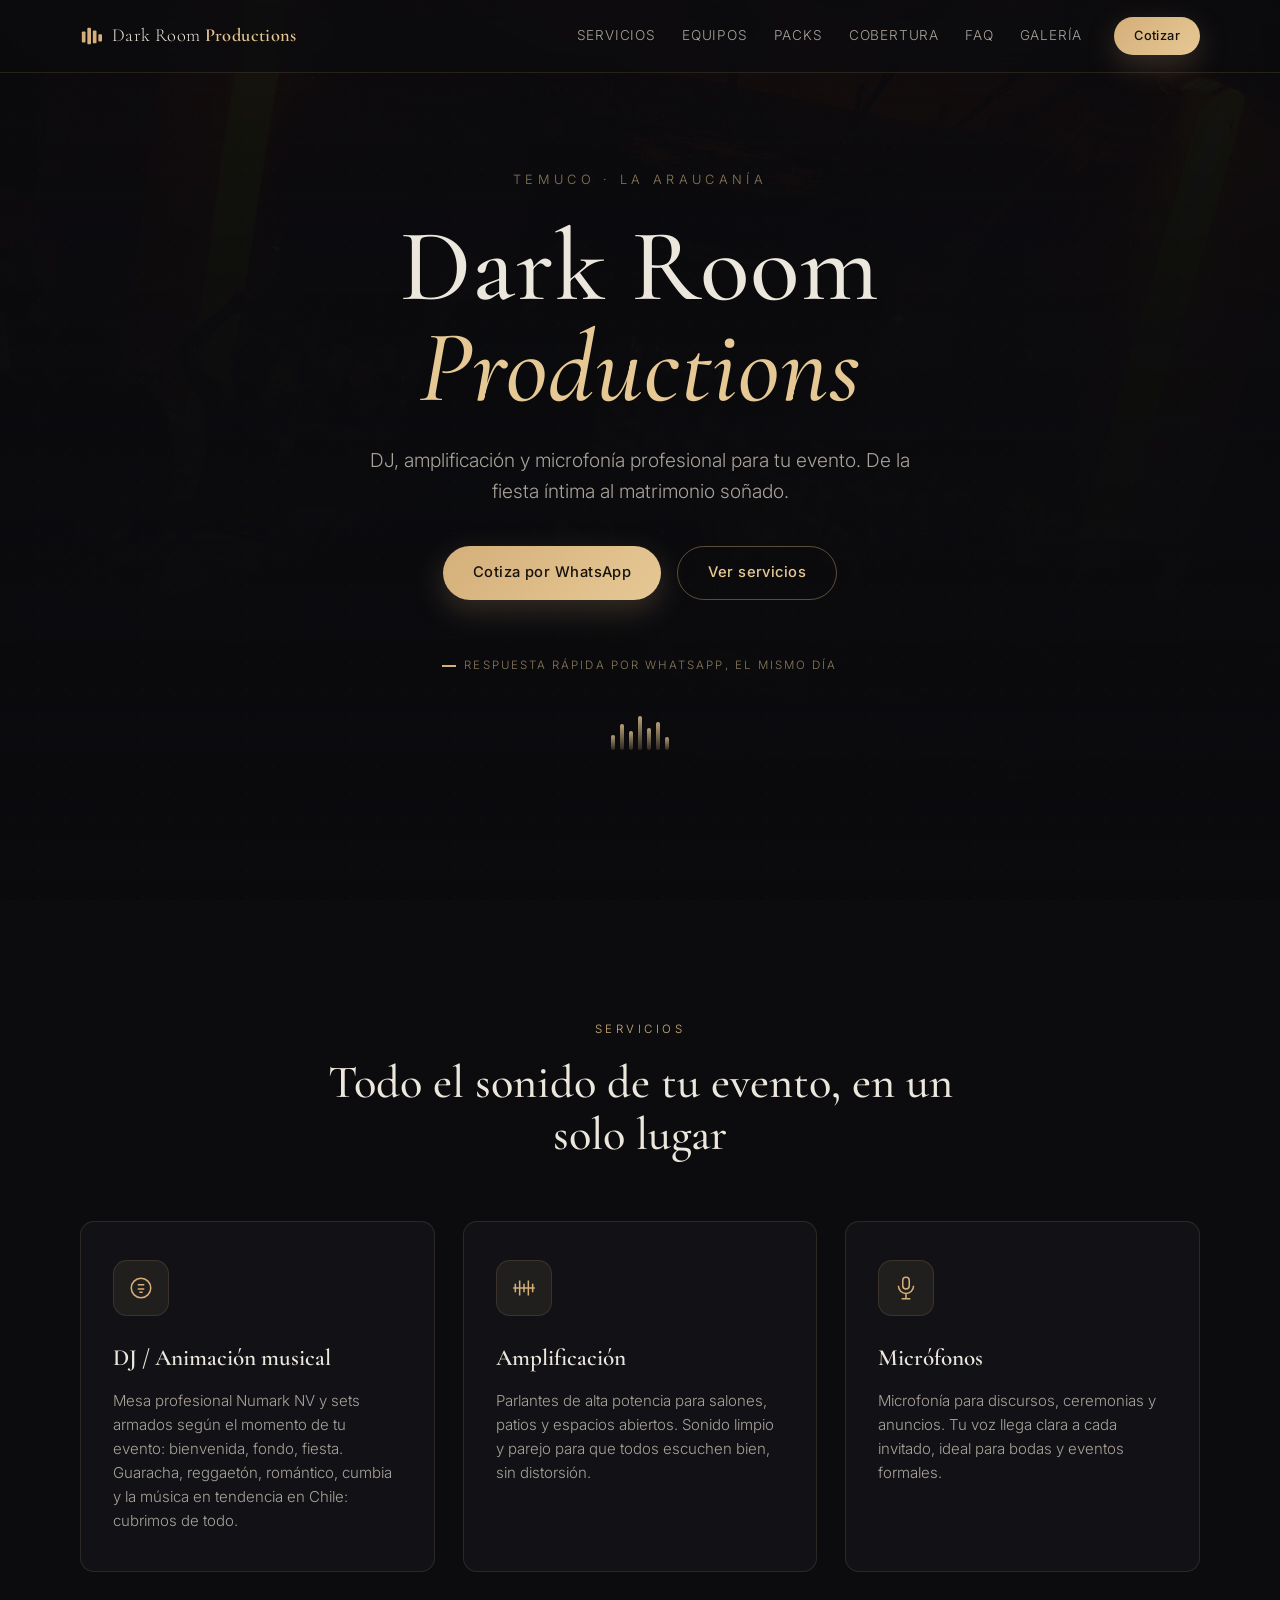
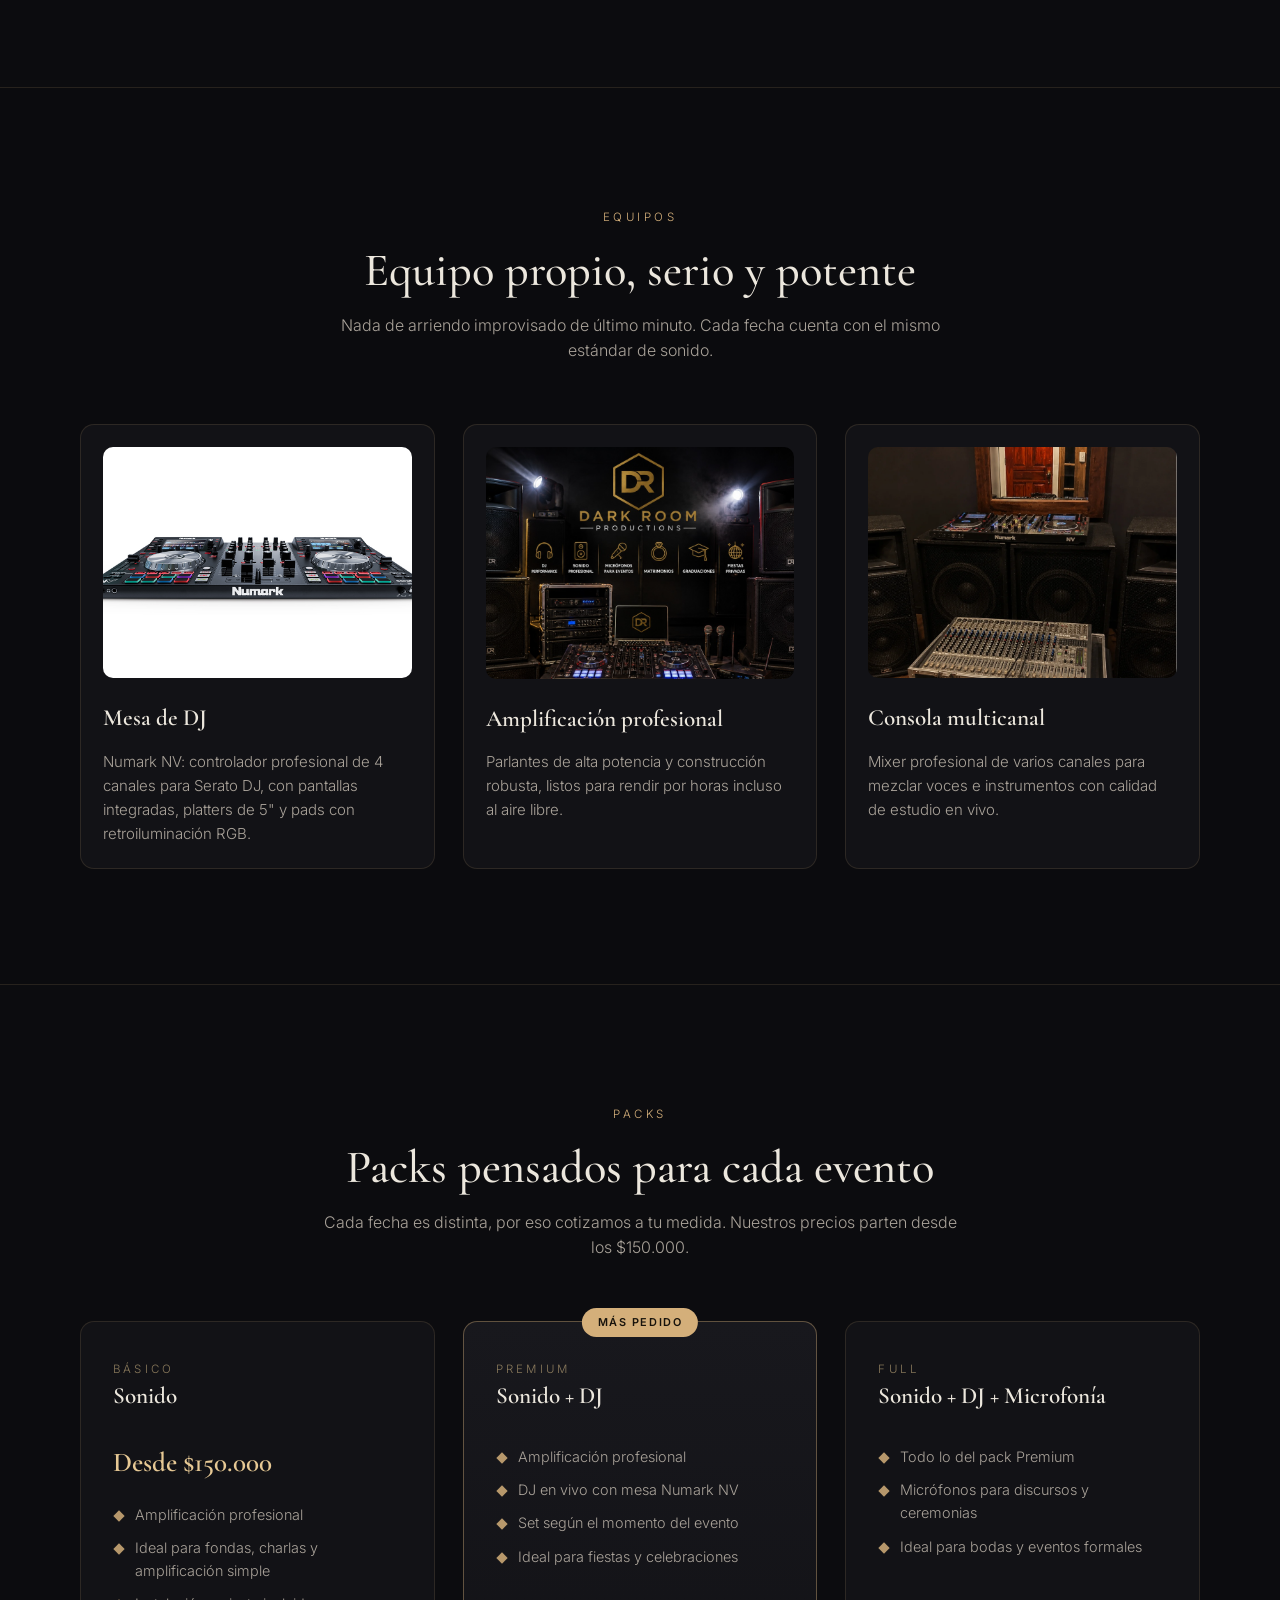
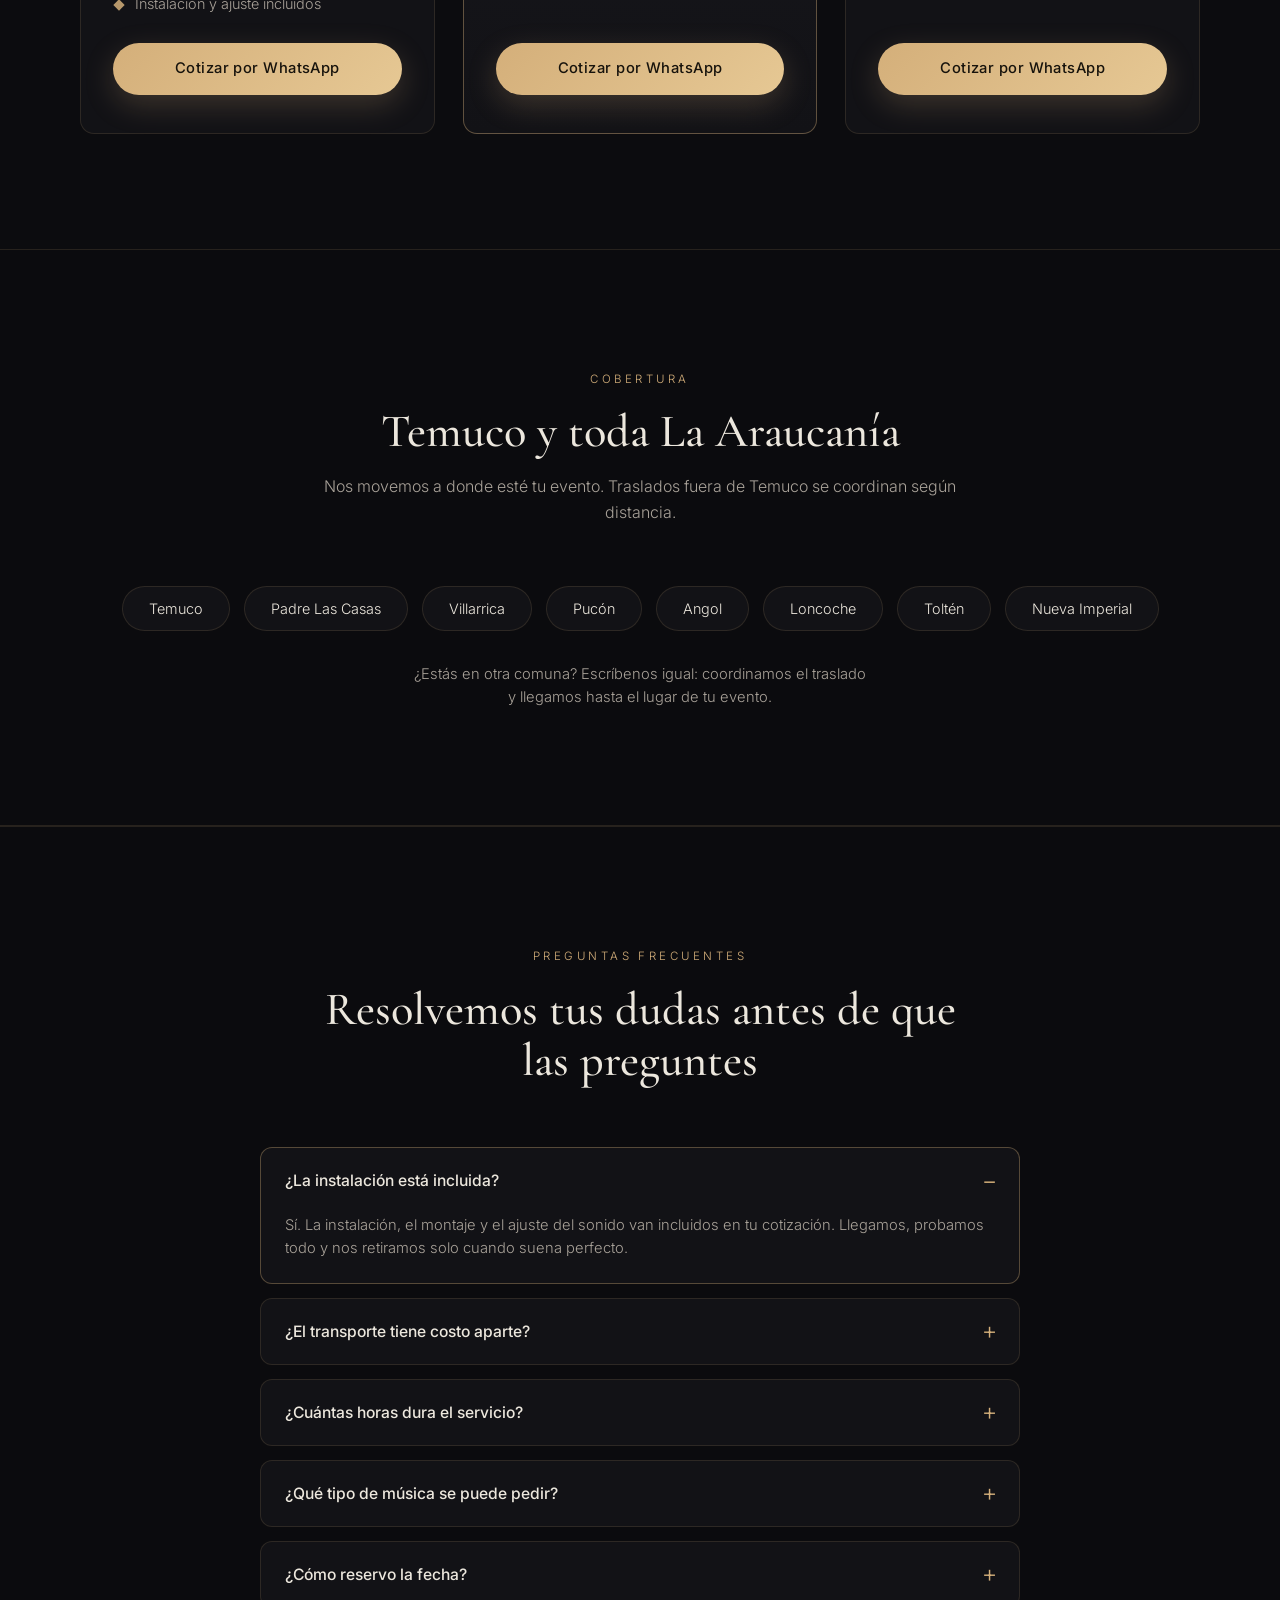
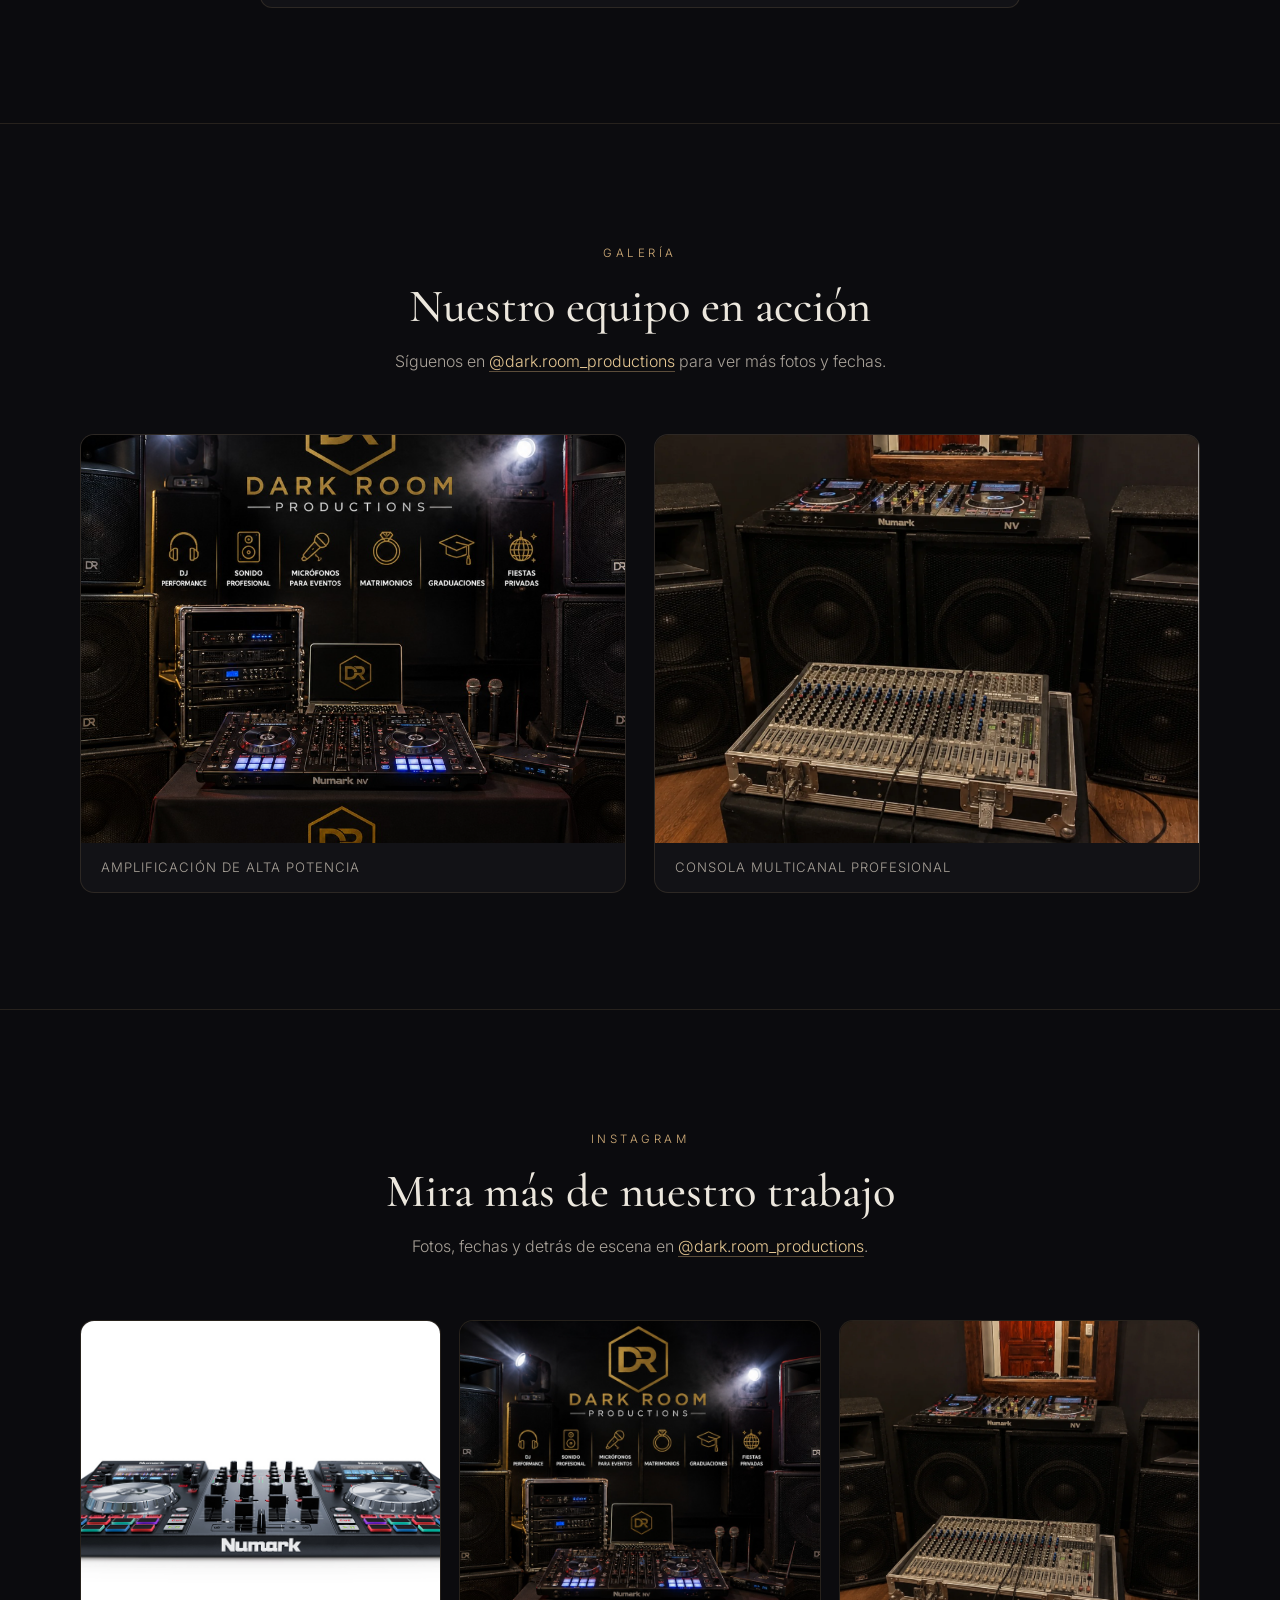
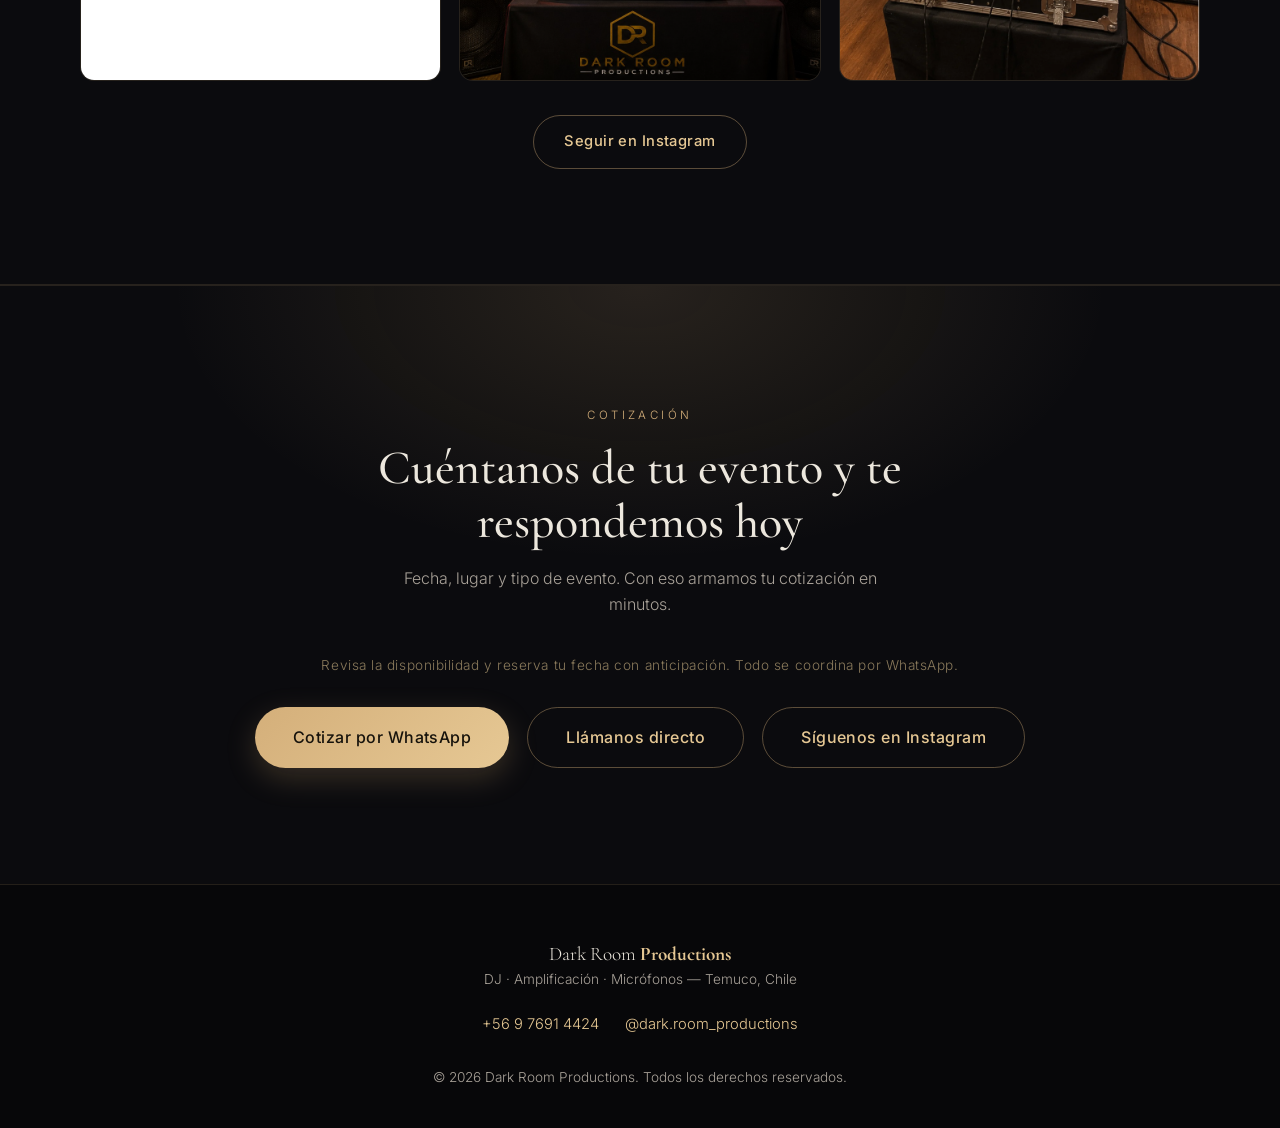
==== commit 6b3f57d6: "Precios parten desde los 150.000" ====
--- a/index.html
+++ b/index.html
@@ -5,6 +5,18 @@
   <meta name="viewport" content="width=device-width, initial-scale=1.0" />
   <title>Dark Room Productions · DJ, Amplificación y Micrófonos en Temuco</title>
   <meta name="description" content="DJ, amplificación y microfonía profesional para tu evento en Temuco y La Araucanía. Fiestas, bodas, aniversarios y eventos corporativos. Cotiza por WhatsApp." />
+  <meta property="og:type" content="website" />
+  <meta property="og:site_name" content="Dark Room Productions" />
+  <meta property="og:title" content="Dark Room Productions · DJ, Amplificación y Micrófonos" />
+  <meta property="og:description" content="DJ, amplificación y microfonía profesional para tu evento en Temuco y La Araucanía. Fiestas, bodas, aniversarios y eventos corporativos. Cotiza por WhatsApp." />
+  <meta property="og:url" content="https://flan123321.github.io/darkroom/" />
+  <meta property="og:image" content="https://flan123321.github.io/darkroom/assets/img/hero-bg.jpg" />
+  <meta property="og:image:width" content="1200" />
+  <meta property="og:image:height" content="630" />
+  <meta name="twitter:card" content="summary_large_image" />
+  <meta name="twitter:title" content="Dark Room Productions · DJ, Amplificación y Micrófonos" />
+  <meta name="twitter:description" content="DJ, amplificación y microfonía profesional para tu evento en Temuco y La Araucanía. Cotiza por WhatsApp." />
+  <meta name="twitter:image" content="https://flan123321.github.io/darkroom/assets/img/hero-bg.jpg" />
   <link rel="preconnect" href="https://fonts.googleapis.com" />
   <link rel="preconnect" href="https://fonts.gstatic.com" crossorigin />
   <link href="https://fonts.googleapis.com/css2?family=Cormorant+Garamond:wght@400;500;600;700&family=Inter:wght@300;400;500;600&display=swap" rel="stylesheet" />
@@ -141,13 +153,13 @@
       <div class="section-head reveal">
         <span class="section-tag">Packs</span>
         <h2 class="section-title">Packs pensados para cada evento</h2>
-        <p class="section-sub">Cada fecha es distinta, por eso cotizamos a tu medida. Nuestros precios parten desde los $120.000.</p>
+        <p class="section-sub">Cada fecha es distinta, por eso cotizamos a tu medida. Nuestros precios parten desde los $150.000.</p>
       </div>
       <div class="grid-3">
         <article class="card card-pack reveal">
           <span class="pack-name">Básico</span>
           <h3>Sonido</h3>
-          <span class="pack-price">Desde $120.000</span>
+          <span class="pack-price">Desde $150.000</span>
           <ul>
             <li>Amplificación profesional</li>
             <li>Ideal para fondas, charlas y amplificación simple</li>
